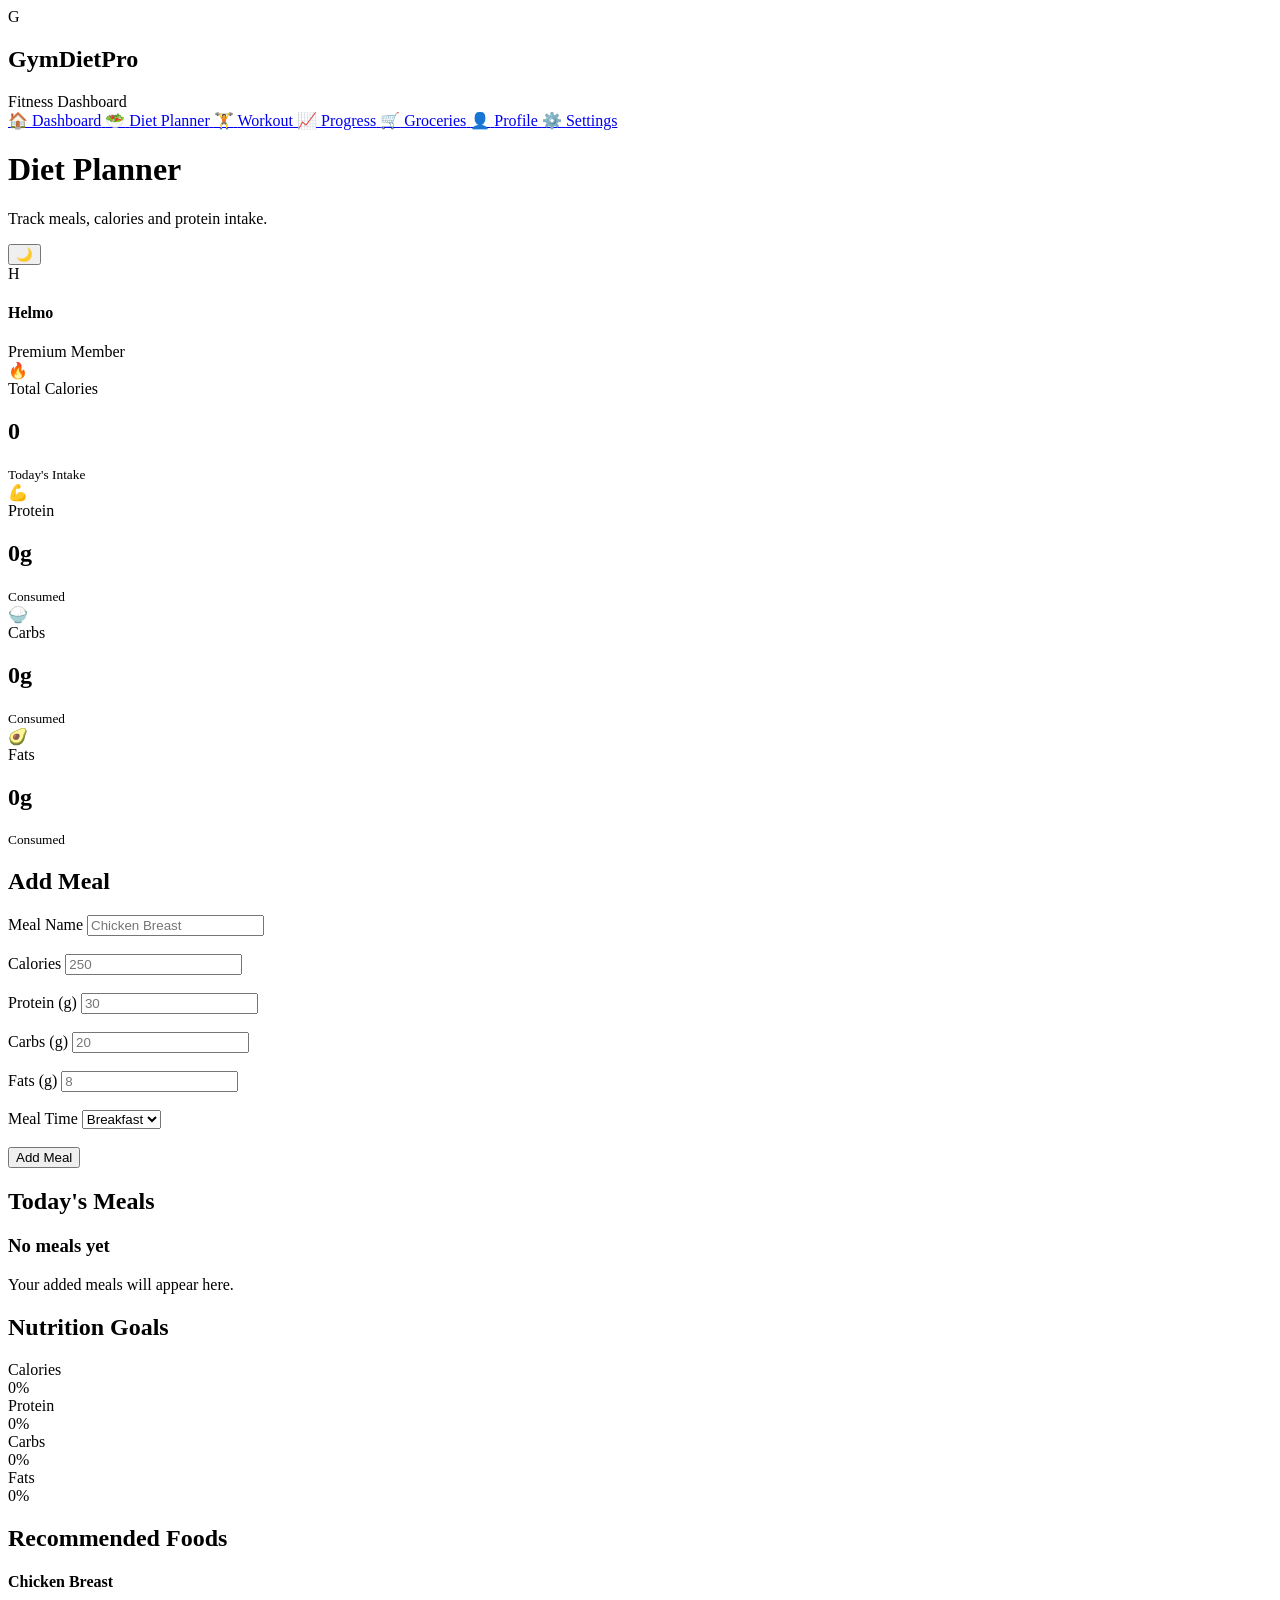
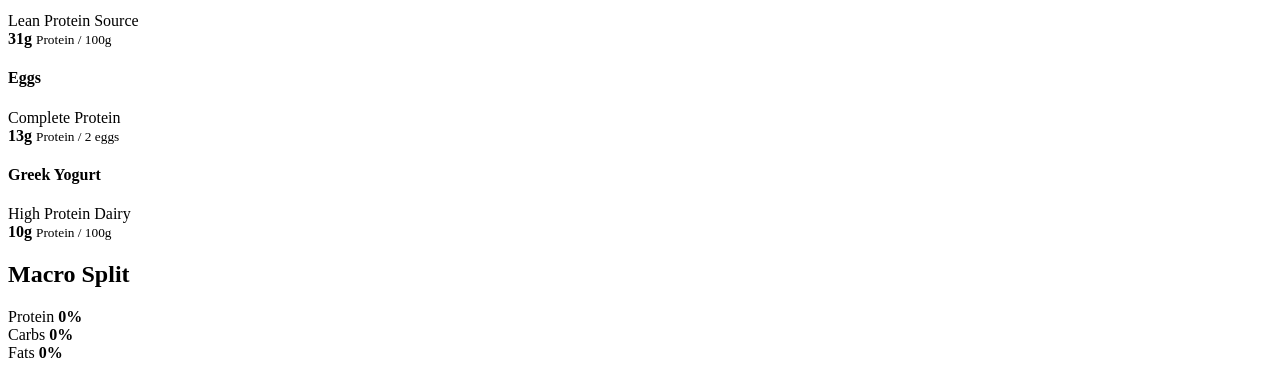
==== diet.html @ dfc195a4 "Add files via upload" ====
<!DOCTYPE html>
<html lang="en">

<head>

    <meta charset="UTF-8">

    <meta name="viewport" content="width=device-width, initial-scale=1.0">

    <title>GymDietPro | Diet Planner</title>

    <link rel="preconnect" href="https://fonts.googleapis.com">

    <link rel="preconnect" href="https://fonts.gstatic.com" crossorigin>

    <link href="https://fonts.googleapis.com/css2?family=Inter:wght@300;400;500;600;700;800&display=swap" rel="stylesheet">

    <link rel="stylesheet" href="css/style.css">

</head>

<body>

<div class="app">

    <!-- ================= SIDEBAR ================= -->

    <aside class="sidebar">

        <div class="logo">

            <div class="logo-icon">
                G
            </div>

            <div class="logo-text">

                <h2>GymDietPro</h2>

                <span>Fitness Dashboard</span>

            </div>

        </div>

        <nav class="nav-menu">

            <a href="index.html" class="nav-item">
                <span class="icon">🏠</span>
                <span>Dashboard</span>
            </a>

            <a href="diet.html" class="nav-item active">
                <span class="icon">🥗</span>
                <span>Diet Planner</span>
            </a>

            <a href="workout.html" class="nav-item">
                <span class="icon">🏋️</span>
                <span>Workout</span>
            </a>

            <a href="progress.html" class="nav-item">
                <span class="icon">📈</span>
                <span>Progress</span>
            </a>

            <a href="grocery.html" class="nav-item">
                <span class="icon">🛒</span>
                <span>Groceries</span>
            </a>

            <a href="profile.html" class="nav-item">
                <span class="icon">👤</span>
                <span>Profile</span>
            </a>

            <a href="settings.html" class="nav-item">
                <span class="icon">⚙️</span>
                <span>Settings</span>
            </a>

        </nav>

    </aside>

    <!-- ================= MAIN ================= -->

    <main class="main-content">

        <header class="topbar">

            <div class="topbar-left">

                <h1>Diet Planner</h1>

                <p>Track meals, calories and protein intake.</p>

            </div>

            <div class="topbar-right">

                <button class="glass-btn" id="themeBtn">
                    🌙
                </button>

                <div class="profile-mini">

                    <div class="avatar">
                        H
                    </div>

                    <div>

                        <h4>Helmo</h4>

                        <span>Premium Member</span>

                    </div>

                </div>

            </div>

        </header>

        <!-- ================= DAILY SUMMARY ================= -->

        <section class="stats-grid">

            <div class="glass-card stat-card">

                <div class="stat-icon emerald">
                    🔥
                </div>

                <div class="stat-content">

                    <span>Total Calories</span>

                    <h2 id="dietCalories">
                        0
                    </h2>

                    <small>Today's Intake</small>

                </div>

            </div>

            <div class="glass-card stat-card">

                <div class="stat-icon blue">
                    💪
                </div>

                <div class="stat-content">

                    <span>Protein</span>

                    <h2 id="dietProtein">
                        0g
                    </h2>

                    <small>Consumed</small>

                </div>

            </div>

            <div class="glass-card stat-card">

                <div class="stat-icon orange">
                    🍚
                </div>

                <div class="stat-content">

                    <span>Carbs</span>

                    <h2 id="dietCarbs">
                        0g
                    </h2>

                    <small>Consumed</small>

                </div>

            </div>

            <div class="glass-card stat-card">

                <div class="stat-icon pink">
                    🥑
                </div>

                <div class="stat-content">

                    <span>Fats</span>

                    <h2 id="dietFats">
                        0g
                    </h2>

                    <small>Consumed</small>

                </div>

            </div>

        </section>

        <!-- ================= CONTENT ================= -->

        <section class="dashboard-grid">

            <div class="left-column">

                <div class="glass-card">

                    <div class="card-header">

                        <h2>Add Meal</h2>

                    </div>

                    <form id="mealForm">

                        <label>Meal Name</label>

                        <input
                            type="text"
                            id="mealName"
                            placeholder="Chicken Breast"
                            required
                        >

                        <br><br>

                        <label>Calories</label>

                        <input
                            type="number"
                            id="mealCalories"
                            placeholder="250"
                            required
                        >

                        <br><br>

                        <label>Protein (g)</label>

                        <input
                            type="number"
                            id="mealProtein"
                            placeholder="30"
                            required
                        >

                        <br><br>

                        <label>Carbs (g)</label>

                        <input
                            type="number"
                            id="mealCarbs"
                            placeholder="20"
                        >

                        <br><br>

                        <label>Fats (g)</label>

                        <input
                            type="number"
                            id="mealFats"
                            placeholder="8"
                        >
                        <br><br>

                        <label>Meal Time</label>

                        <select id="mealTime">

                            <option value="Breakfast">
                                Breakfast
                            </option>

                            <option value="Lunch">
                                Lunch
                            </option>

                            <option value="Dinner">
                                Dinner
                            </option>

                            <option value="Snack">
                                Snack
                            </option>

                        </select>

                        <br><br>

                        <button
                            type="submit"
                            class="primary-btn">
                            Add Meal
                        </button>

                    </form>

                </div>


                <!-- ================= MEAL HISTORY ================= -->

                <div class="glass-card">

                    <div class="card-header">

                        <h2>Today's Meals</h2>

                    </div>


                    <div id="dietMealList">


                        <div class="empty-state">

                            <h3>No meals yet</h3>

                            <p>
                                Your added meals will appear here.
                            </p>

                        </div>


                    </div>


                </div>


            </div>



            <!-- ================= RIGHT COLUMN ================= -->


            <div class="right-column">


                <div class="glass-card">


                    <div class="card-header">

                        <h2>Nutrition Goals</h2>

                    </div>



                    <div class="goal-item">


                        <div class="goal-info">
                            Calories
                        </div>


                        <div class="progress-bar">


                            <div
                                class="progress-fill"
                                id="dietCaloriesBar">
                            </div>


                        </div>


                        <span id="dietCaloriesPercent">
                            0%
                        </span>


                    </div>




                    <div class="goal-item">


                        <div class="goal-info">
                            Protein
                        </div>


                        <div class="progress-bar">


                            <div
                                class="progress-fill"
                                id="dietProteinBar">
                            </div>


                        </div>


                        <span id="dietProteinPercent">
                            0%
                        </span>


                    </div>




                    <div class="goal-item">


                        <div class="goal-info">
                            Carbs
                        </div>


                        <div class="progress-bar">


                            <div
                                class="progress-fill"
                                id="dietCarbsBar">
                            </div>


                        </div>


                        <span id="dietCarbsPercent">
                            0%
                        </span>


                    </div>




                    <div class="goal-item">


                        <div class="goal-info">
                            Fats
                        </div>


                        <div class="progress-bar">


                            <div
                                class="progress-fill"
                                id="dietFatsBar">
                            </div>


                        </div>


                        <span id="dietFatsPercent">
                            0%
                        </span>


                    </div>



                </div>





                <!-- ================= FOOD SUGGESTIONS ================= -->



                <div class="glass-card">


                    <div class="card-header">

                        <h2>Recommended Foods</h2>

                    </div>



                    <div class="food-list">


                        <div class="meal-item">


                            <div class="meal-left">

                                <h4>
                                    Chicken Breast
                                </h4>

                                <span>
                                    Lean Protein Source
                                </span>

                            </div>


                            <div class="meal-right">

                                <strong>
                                    31g
                                </strong>

                                <small>
                                    Protein / 100g
                                </small>

                            </div>


                        </div>





                        <div class="meal-item">


                            <div class="meal-left">

                                <h4>
                                    Eggs
                                </h4>

                                <span>
                                    Complete Protein
                                </span>

                            </div>


                            <div class="meal-right">

                                <strong>
                                    13g
                                </strong>

                                <small>
                                    Protein / 2 eggs
                                </small>

                            </div>


                        </div>





                        <div class="meal-item">


                            <div class="meal-left">

                                <h4>
                                    Greek Yogurt
                                </h4>

                                <span>
                                    High Protein Dairy
                                </span>

                            </div>


                            <div class="meal-right">

                                <strong>
                                    10g
                                </strong>

                                <small>
                                    Protein / 100g
                                </small>

                            </div>


                        </div>



                    </div>


                </div>





                <!-- ================= MACROS ================= -->



                <div class="glass-card">


                    <div class="card-header">

                        <h2>Macro Split</h2>

                    </div>


                    <div class="macro-box">


                        <div class="macro-item">

                            <span>
                                Protein
                            </span>

                            <strong id="macroProtein">
                                0%
                            </strong>

                        </div>



                        <div class="macro-item">

                            <span>
                                Carbs
                            </span>

                            <strong id="macroCarbs">
                                0%
                            </strong>

                        </div>




                        <div class="macro-item">

                            <span>
                                Fats
                            </span>

                            <strong id="macroFats">
                                0%
                            </strong>

                        </div>


                    </div>


                </div>



            </div>



        </section>



    </main>



</div>



<script src="js/app.js"></script>


</body>

</html>
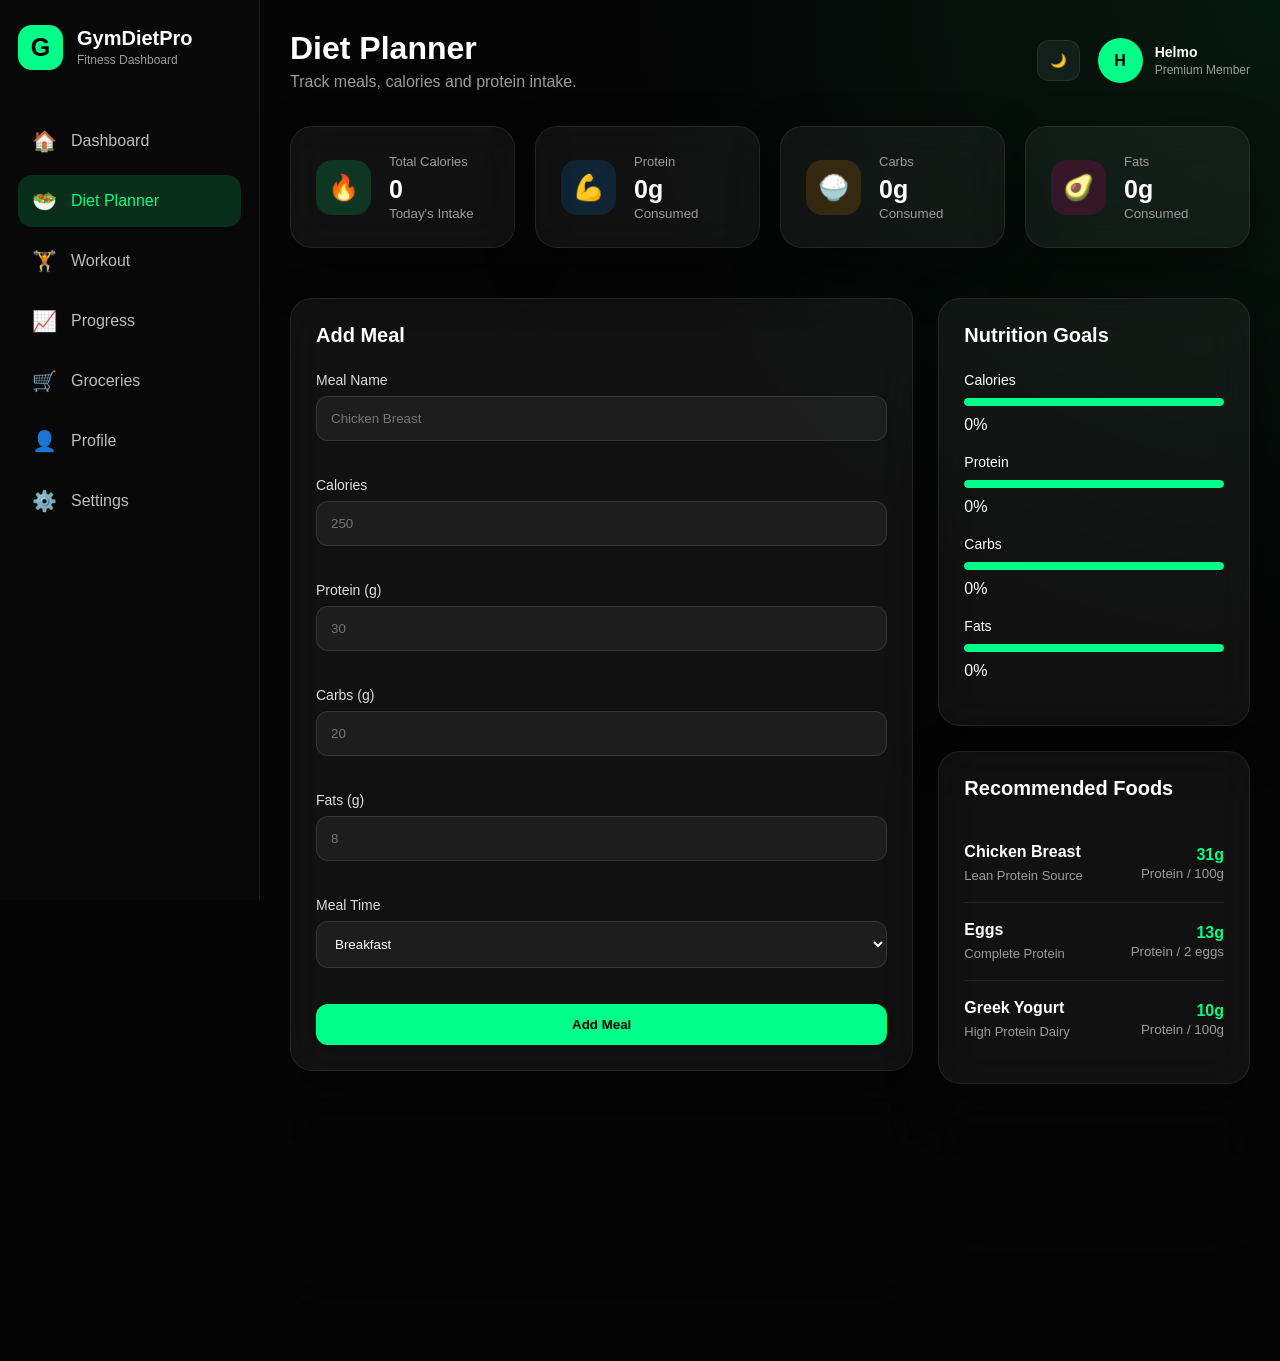
==== commit e61ce169: "diet.html" ====
--- a/diet.html
+++ b/diet.html
@@ -89,7 +89,7 @@
     <main class="main-content">
 
         <header class="topbar">
-
+<button id="menuToggle" class="mobile-menu-btn">☰</button>
             <div class="topbar-left">
 
                 <h1>Diet Planner</h1>
@@ -707,4 +707,4 @@
 
 </body>
 
-</html>+</html>
--- a/css/style.css
+++ b/css/style.css
@@ -0,0 +1,2304 @@
+/* =====================================================
+   GymDietPro
+   FINAL STYLE.CSS
+   Premium Dark Fitness Dashboard
+   ===================================================== */
+
+
+/* ================= RESET ================= */
+
+
+* {
+
+    margin: 0;
+
+    padding: 0;
+
+    box-sizing: border-box;
+
+    font-family: "Inter", sans-serif;
+
+}
+
+
+
+html {
+
+    scroll-behavior: smooth;
+
+}
+
+
+
+body {
+
+    background:
+
+    radial-gradient(
+        circle at top right,
+        rgba(0,255,140,0.08),
+        transparent 35%
+    ),
+
+    #050505;
+
+
+    color: #ffffff;
+
+    min-height: 100vh;
+
+}
+
+
+
+a {
+
+    text-decoration: none;
+
+    color: inherit;
+
+}
+
+
+
+button,
+input,
+select,
+textarea {
+
+    font-family: inherit;
+
+}
+
+
+
+
+/* ================= VARIABLES ================= */
+
+
+:root {
+
+
+    --bg:
+
+    #050505;
+
+
+
+    --card:
+
+    rgba(255,255,255,0.05);
+
+
+
+    --card-border:
+
+    rgba(255,255,255,0.08);
+
+
+
+    --green:
+
+    #00ff88;
+
+
+
+    --green-dark:
+
+    #00c96b;
+
+
+
+    --text:
+
+    #ffffff;
+
+
+
+    --muted:
+
+    #9b9b9b;
+
+
+
+    --shadow:
+
+    0 20px 50px rgba(0,0,0,0.45);
+
+
+
+}
+
+
+
+
+
+/* ================= APP LAYOUT ================= */
+
+
+.app {
+
+    display: flex;
+
+    min-height: 100vh;
+
+}
+
+
+
+
+
+/* ================= SIDEBAR ================= */
+
+
+.sidebar {
+
+    width: 260px;
+
+    background:
+
+    rgba(10,10,10,0.85);
+
+
+    backdrop-filter:
+
+    blur(20px);
+
+
+    border-right:
+
+    1px solid var(--card-border);
+
+
+    padding: 25px 18px;
+
+
+    position: fixed;
+
+
+    height: 100vh;
+
+
+    left: 0;
+
+
+    top: 0;
+
+
+    z-index: 10;
+
+
+}
+
+
+
+
+
+.logo {
+
+    display: flex;
+
+    align-items: center;
+
+    gap: 14px;
+
+
+    margin-bottom: 45px;
+
+}
+
+
+
+
+
+.logo-icon {
+
+
+    width: 45px;
+
+    height: 45px;
+
+
+    border-radius: 14px;
+
+
+    display: flex;
+
+    align-items: center;
+
+    justify-content: center;
+
+
+    background:
+
+    var(--green);
+
+
+    color: #000;
+
+
+    font-size: 25px;
+
+
+    font-weight: 800;
+
+
+}
+
+
+
+
+
+.logo-text h2 {
+
+
+    font-size: 20px;
+
+
+    font-weight: 800;
+
+
+}
+
+
+
+.logo-text span {
+
+
+    color: var(--muted);
+
+
+    font-size: 12px;
+
+
+}
+
+
+
+
+
+
+/* ================= NAVIGATION ================= */
+
+
+.nav-menu {
+
+
+    display: flex;
+
+
+    flex-direction: column;
+
+
+    gap: 8px;
+
+
+}
+
+
+
+.nav-item {
+
+
+    display: flex;
+
+
+    align-items: center;
+
+
+    gap: 14px;
+
+
+    padding: 14px;
+
+
+    border-radius: 14px;
+
+
+    color: #bdbdbd;
+
+
+    transition: .3s;
+
+
+}
+
+
+
+.nav-item:hover {
+
+
+    background:
+
+    rgba(0,255,136,.08);
+
+
+    color:white;
+
+
+}
+
+
+
+.nav-item.active {
+
+
+    background:
+
+    rgba(0,255,136,.15);
+
+
+    color:
+
+    var(--green);
+
+
+}
+
+
+
+.nav-item .icon {
+
+
+    font-size: 20px;
+
+
+}
+
+
+
+
+
+/* ================= MAIN CONTENT ================= */
+
+
+.main-content {
+
+
+    margin-left: 260px;
+
+
+    width: calc(100% - 260px);
+
+
+    padding: 30px;
+
+
+}
+
+
+
+
+
+/* ================= TOPBAR ================= */
+
+
+.topbar {
+
+
+    display:flex;
+
+
+    justify-content:space-between;
+
+
+    align-items:center;
+
+
+    margin-bottom:35px;
+
+
+}
+
+
+
+.topbar-left h1 {
+
+
+    font-size:32px;
+
+
+    font-weight:800;
+
+
+}
+
+
+
+.topbar-left p {
+
+
+    margin-top:6px;
+
+
+    color:var(--muted);
+
+
+}
+
+
+
+
+.topbar-right {
+
+
+    display:flex;
+
+
+    align-items:center;
+
+
+    gap:18px;
+
+
+}
+
+
+
+
+.profile-mini {
+
+
+    display:flex;
+
+
+    align-items:center;
+
+
+    gap:12px;
+
+
+}
+
+
+
+
+
+.profile-mini h4 {
+
+
+    font-size:14px;
+
+
+}
+
+
+
+.profile-mini span {
+
+
+    font-size:12px;
+
+
+    color:var(--muted);
+
+
+}
+
+
+
+
+.avatar {
+
+
+    width:45px;
+
+
+    height:45px;
+
+
+    border-radius:50%;
+
+
+    display:flex;
+
+
+    align-items:center;
+
+
+    justify-content:center;
+
+
+    background:var(--green);
+
+
+    color:black;
+
+
+    font-weight:800;
+
+
+}
+
+
+
+
+
+
+/* ================= BUTTONS ================= */
+
+
+.glass-btn {
+
+
+    background:
+
+    rgba(255,255,255,.06);
+
+
+    border:
+
+    1px solid var(--card-border);
+
+
+    color:white;
+
+
+    padding:12px;
+
+
+    border-radius:12px;
+
+
+    cursor:pointer;
+
+
+}
+
+
+
+.primary-btn {
+
+
+    border:none;
+
+
+    background:
+
+    var(--green);
+
+
+    color:#000;
+
+
+    padding:13px 22px;
+
+
+    border-radius:12px;
+
+
+    font-weight:700;
+
+
+    cursor:pointer;
+
+
+    transition:.3s;
+
+
+}
+
+
+
+.primary-btn:hover {
+
+
+    background:
+
+    var(--green-dark);
+
+
+    transform:translateY(-2px);
+
+
+}
+
+
+
+
+/* Continue Part 2 */
+/* ================= GLASS CARDS ================= */
+
+
+.glass-card {
+
+
+    background:
+
+    var(--card);
+
+
+    border:
+
+    1px solid var(--card-border);
+
+
+    backdrop-filter:
+
+    blur(20px);
+
+
+    border-radius:
+
+    22px;
+
+
+    padding:
+
+    25px;
+
+
+    box-shadow:
+
+    var(--shadow);
+
+
+    margin-bottom:
+
+    25px;
+
+
+}
+
+
+
+
+
+.card-header {
+
+
+    display:flex;
+
+
+    justify-content:space-between;
+
+
+    align-items:center;
+
+
+    margin-bottom:25px;
+
+
+}
+
+
+
+.card-header h2 {
+
+
+    font-size:20px;
+
+
+    font-weight:700;
+
+
+}
+
+
+
+
+
+
+/* ================= STATS ================= */
+
+
+.stats-grid {
+
+
+    display:grid;
+
+
+    grid-template-columns:
+
+    repeat(4,1fr);
+
+
+    gap:20px;
+
+
+    margin-bottom:25px;
+
+
+}
+
+
+
+
+
+.stat-card {
+
+
+    display:flex;
+
+
+    align-items:center;
+
+
+    gap:18px;
+
+
+}
+
+
+
+.stat-icon {
+
+
+    width:55px;
+
+
+    height:55px;
+
+
+    border-radius:16px;
+
+
+    display:flex;
+
+
+    align-items:center;
+
+
+    justify-content:center;
+
+
+    font-size:25px;
+
+
+}
+
+
+
+
+
+.stat-icon.emerald {
+
+
+    background:
+
+    rgba(0,255,136,.15);
+
+
+}
+
+
+
+.stat-icon.blue {
+
+
+    background:
+
+    rgba(0,150,255,.15);
+
+
+}
+
+
+
+.stat-icon.orange {
+
+
+    background:
+
+    rgba(255,150,0,.15);
+
+
+}
+
+
+
+.stat-icon.pink {
+
+
+    background:
+
+    rgba(255,0,150,.15);
+
+
+}
+
+
+
+
+
+.stat-content span {
+
+
+    color:
+
+    var(--muted);
+
+
+    font-size:13px;
+
+
+}
+
+
+
+.stat-content h2 {
+
+
+    margin-top:5px;
+
+
+    font-size:25px;
+
+
+}
+
+
+
+
+.stat-content small {
+
+
+    color:
+
+    var(--muted);
+
+
+}
+
+
+
+
+/* ================= DASHBOARD GRID ================= */
+
+
+.dashboard-grid {
+
+
+    display:grid;
+
+
+    grid-template-columns:
+
+    2fr 1fr;
+
+
+    gap:25px;
+
+
+}
+
+
+
+
+
+.left-column,
+.right-column {
+
+
+    min-width:0;
+
+
+}
+
+
+
+
+/* ================= FORMS ================= */
+
+
+form {
+
+
+    display:flex;
+
+
+    flex-direction:column;
+
+
+}
+
+
+
+label {
+
+
+    color:#ddd;
+
+
+    font-size:14px;
+
+
+    margin-bottom:8px;
+
+
+}
+
+
+
+input,
+select,
+textarea {
+
+
+    width:100%;
+
+
+    background:
+
+    rgba(255,255,255,.05);
+
+
+    border:
+
+    1px solid rgba(255,255,255,.1);
+
+
+    color:white;
+
+
+    padding:14px;
+
+
+    border-radius:12px;
+
+
+    outline:none;
+
+
+}
+
+
+
+input:focus,
+select:focus,
+textarea:focus {
+
+
+    border-color:
+
+    var(--green);
+
+
+}
+
+
+
+
+textarea {
+
+
+    min-height:120px;
+
+
+    resize:none;
+
+
+}
+
+
+
+
+option {
+
+
+    background:#111;
+
+
+    color:white;
+
+
+}
+
+
+
+
+/* ================= LIST ITEMS ================= */
+
+
+.meal-item {
+
+
+    display:flex;
+
+
+    justify-content:space-between;
+
+
+    align-items:center;
+
+
+    padding:18px 0;
+
+
+    border-bottom:
+
+    1px solid rgba(255,255,255,.08);
+
+
+}
+
+
+
+.meal-item:last-child {
+
+
+    border-bottom:none;
+
+
+}
+
+
+
+
+.meal-left h4 {
+
+
+    font-size:16px;
+
+
+    margin-bottom:5px;
+
+
+}
+
+
+
+.meal-left span {
+
+
+    color:
+
+    var(--muted);
+
+
+    font-size:13px;
+
+
+}
+
+
+
+
+.meal-right {
+
+
+    text-align:right;
+
+
+}
+
+
+
+.meal-right strong {
+
+
+    display:block;
+
+
+    color:
+
+    var(--green);
+
+
+}
+
+
+
+.meal-right small {
+
+
+    color:
+
+    var(--muted);
+
+
+}
+
+
+
+
+
+/* ================= PROGRESS BARS ================= */
+
+
+.progress-bar {
+
+
+    width:100%;
+
+
+    height:8px;
+
+
+    background:
+
+    rgba(255,255,255,.08);
+
+
+    border-radius:20px;
+
+
+    overflow:hidden;
+
+
+    margin:10px 0;
+
+
+}
+
+
+
+.progress-fill {
+
+
+    height:100%;
+
+
+    background:
+
+    var(--green);
+
+
+    border-radius:20px;
+
+
+}
+
+
+
+
+.goal-item {
+
+
+    margin-bottom:20px;
+
+
+}
+
+
+
+.goal-info {
+
+
+    font-size:14px;
+
+
+}
+
+
+
+
+/* ================= EMPTY STATES ================= */
+
+
+.empty-state {
+
+
+    text-align:center;
+
+
+    padding:30px;
+
+
+    color:
+
+    var(--muted);
+
+
+}
+
+
+
+.empty-state h3 {
+
+
+    color:white;
+
+
+    margin-bottom:10px;
+
+
+}
+
+
+
+
+/* ================= BLOCKQUOTE ================= */
+
+
+blockquote {
+
+
+    padding:20px;
+
+
+    border-left:
+
+    3px solid var(--green);
+
+
+    background:
+
+    rgba(0,255,136,.06);
+
+
+    border-radius:12px;
+
+
+    color:#ddd;
+
+
+    line-height:1.6;
+
+
+}
+
+
+
+/* Continue Part 3 */
+/* ================= PROFILE ================= */
+
+
+.profile-header {
+
+
+    display:flex;
+
+
+    justify-content:space-between;
+
+
+    align-items:center;
+
+
+}
+
+
+
+.profile-main {
+
+
+    display:flex;
+
+
+    align-items:center;
+
+
+    gap:25px;
+
+
+}
+
+
+
+.large-avatar {
+
+
+    width:90px;
+
+
+    height:90px;
+
+
+    border-radius:50%;
+
+
+    background:
+
+    var(--green);
+
+
+    color:#000;
+
+
+    display:flex;
+
+
+    align-items:center;
+
+
+    justify-content:center;
+
+
+    font-size:40px;
+
+
+    font-weight:800;
+
+
+}
+
+
+
+.profile-info h1 {
+
+
+    font-size:30px;
+
+
+    margin-bottom:8px;
+
+
+}
+
+
+
+.profile-info p {
+
+
+    color:
+
+    var(--muted);
+
+
+    margin-bottom:15px;
+
+
+}
+
+
+
+.badge {
+
+
+    display:inline-block;
+
+
+    padding:8px 15px;
+
+
+    border-radius:30px;
+
+
+    background:
+
+    rgba(0,255,136,.15);
+
+
+    color:
+
+    var(--green);
+
+
+    font-size:13px;
+
+
+}
+
+
+
+
+/* ================= WORKOUT ================= */
+
+
+.workout-preview {
+
+
+    padding:20px;
+
+
+    border-radius:16px;
+
+
+    background:
+
+    rgba(255,255,255,.04);
+
+
+}
+
+
+
+.workout-preview h3 {
+
+
+    font-size:25px;
+
+
+    margin-bottom:8px;
+
+
+}
+
+
+
+.workout-preview p {
+
+
+    color:
+
+    var(--muted);
+
+
+    margin-bottom:20px;
+
+
+}
+
+
+
+
+
+/* ================= CHART AREA ================= */
+
+
+.chart-placeholder {
+
+
+    height:250px;
+
+
+    border-radius:18px;
+
+
+    background:
+
+    rgba(255,255,255,.03);
+
+
+    display:flex;
+
+
+    flex-direction:column;
+
+
+    justify-content:center;
+
+
+    align-items:center;
+
+
+    color:
+
+    var(--muted);
+
+
+}
+
+
+
+.chart-line {
+
+
+    width:90%;
+
+
+    display:flex;
+
+
+    justify-content:space-between;
+
+
+    margin-bottom:30px;
+
+
+}
+
+
+
+.chart-line span {
+
+
+    padding:10px;
+
+
+    border-radius:12px;
+
+
+    background:
+
+    rgba(0,255,136,.12);
+
+
+    color:
+
+    var(--green);
+
+
+}
+
+
+
+
+
+/* ================= QUICK BUTTONS ================= */
+
+
+.quick-food {
+
+
+    width:100%;
+
+
+    margin-bottom:12px;
+
+
+}
+
+
+
+
+
+/* ================= SETTINGS ================= */
+
+
+#clearDataBtn {
+
+
+    background:#ff4444;
+
+
+    color:white;
+
+
+    margin-bottom:15px;
+
+
+}
+
+
+
+#logoutBtn {
+
+
+    background:#333;
+
+
+    color:white;
+
+
+}
+
+
+
+
+
+/* ================= CHECKBOX ================= */
+
+
+input[type="checkbox"] {
+
+
+    width:20px;
+
+
+    height:20px;
+
+
+    accent-color:
+
+    var(--green);
+
+
+}
+
+
+
+
+
+/* ================= LIGHT MODE SUPPORT ================= */
+
+
+body.light-mode {
+
+
+    background:#f4f4f4;
+
+
+    color:#111;
+
+
+}
+
+
+
+body.light-mode .glass-card,
+body.light-mode .sidebar {
+
+
+    background:
+
+    rgba(255,255,255,.7);
+
+
+}
+
+
+
+body.light-mode .nav-item {
+
+
+    color:#555;
+
+
+}
+
+
+
+body.light-mode .nav-item.active {
+
+
+    color:#00a85a;
+
+
+}
+
+
+
+body.light-mode input,
+body.light-mode select,
+body.light-mode textarea {
+
+
+    color:#111;
+
+
+    background:
+
+    rgba(0,0,0,.05);
+
+
+}
+
+
+
+
+
+/* ================= SCROLLBAR ================= */
+
+
+::-webkit-scrollbar {
+
+
+    width:8px;
+
+
+}
+
+
+
+::-webkit-scrollbar-track {
+
+
+    background:#050505;
+
+
+}
+
+
+
+::-webkit-scrollbar-thumb {
+
+
+    background:
+
+    var(--green);
+
+
+    border-radius:20px;
+
+
+}
+
+
+
+
+
+/* Continue Part 4 */
+/* ================= RESPONSIVE DESIGN ================= */
+
+
+
+@media(max-width:1200px){
+
+
+    .stats-grid {
+
+
+        grid-template-columns:
+
+        repeat(2,1fr);
+
+
+    }
+
+
+
+    .dashboard-grid {
+
+
+        grid-template-columns:
+
+        1fr;
+
+
+    }
+
+
+
+}
+
+
+
+
+
+@media(max-width:900px){
+
+
+
+    .sidebar {
+
+
+        width:80px;
+
+
+        padding:20px 10px;
+
+
+    }
+
+
+
+    .logo-text,
+    .nav-item span:not(.icon){
+
+
+        display:none;
+
+
+    }
+
+
+
+    .nav-item {
+
+
+        justify-content:center;
+
+
+    }
+
+
+
+    .main-content {
+
+
+        margin-left:80px;
+
+
+        width:
+
+        calc(100% - 80px);
+
+
+        padding:20px;
+
+
+    }
+
+
+
+
+}
+
+
+
+
+@media(max-width:650px){
+
+
+
+    .topbar {
+
+
+        flex-direction:column;
+
+
+        align-items:flex-start;
+
+
+        gap:20px;
+
+
+    }
+
+
+
+
+    .topbar-left h1 {
+
+
+        font-size:25px;
+
+
+    }
+
+
+
+
+    .topbar-right {
+
+
+        width:100%;
+
+
+        justify-content:space-between;
+
+
+    }
+
+
+
+
+    .stats-grid {
+
+
+        grid-template-columns:
+
+        1fr;
+
+
+    }
+
+
+
+
+
+    .profile-header {
+
+
+        flex-direction:column;
+
+
+        align-items:flex-start;
+
+
+        gap:20px;
+
+
+    }
+
+
+
+
+
+    .profile-main {
+
+
+        flex-direction:column;
+
+
+        align-items:flex-start;
+
+
+    }
+
+
+
+
+
+    .meal-item {
+
+
+        flex-direction:column;
+
+
+        align-items:flex-start;
+
+
+        gap:15px;
+
+
+    }
+
+
+
+
+
+    .meal-right {
+
+
+        text-align:left;
+
+
+    }
+
+
+
+
+
+}
+
+
+
+
+
+@media(max-width:450px){
+
+
+
+    .sidebar {
+
+
+        display:none;
+
+
+    }
+
+
+
+    .main-content {
+
+
+        margin-left:0;
+
+
+        width:100%;
+
+
+        padding:15px;
+
+
+    }
+
+
+
+    .glass-card {
+
+
+        padding:18px;
+
+
+        border-radius:18px;
+
+
+    }
+
+
+
+    .topbar-left h1 {
+
+
+        font-size:22px;
+
+
+    }
+
+
+
+
+    .large-avatar {
+
+
+        width:70px;
+
+
+        height:70px;
+
+
+        font-size:30px;
+
+
+    }
+
+
+
+
+}
+
+
+
+
+
+/* ================= ANIMATIONS ================= */
+
+
+
+.glass-card {
+
+
+    animation:
+
+    fadeIn .35s ease;
+
+
+}
+
+
+
+
+
+@keyframes fadeIn {
+
+
+    from {
+
+
+        opacity:0;
+
+
+        transform:translateY(10px);
+
+
+    }
+
+
+    to {
+
+
+        opacity:1;
+
+
+        transform:translateY(0);
+
+
+    }
+
+
+}
+
+
+
+
+
+.primary-btn,
+.glass-btn,
+.nav-item {
+
+
+    transition:
+
+    all .25s ease;
+
+
+}
+
+
+
+
+
+/* ================= UTILITY CLASSES ================= */
+
+
+
+.text-green {
+
+
+    color:
+
+    var(--green);
+
+
+}
+
+
+
+.text-muted {
+
+
+    color:
+
+    var(--muted);
+
+
+}
+
+
+
+.center {
+
+
+    display:flex;
+
+
+    justify-content:center;
+
+
+    align-items:center;
+
+
+}
+
+
+
+
+.hidden {
+
+
+    display:none;
+
+
+}
+/* ==========================================================
+   SHAWAN DIET PAGE
+   APPEND TO THE END OF style.css
+========================================================== */
+
+.person-selector{
+display:flex;
+gap:15px;
+flex-wrap:wrap;
+}
+
+.person-btn{
+min-width:160px;
+}
+
+.person-btn.active{
+background:var(--green);
+color:#000;
+font-weight:700;
+}
+
+.recommendation-box{
+padding:20px;
+background:rgba(0,255,136,.08);
+border:1px solid rgba(0,255,136,.18);
+border-radius:18px;
+}
+
+.recommendation-box h3{
+font-size:24px;
+margin-bottom:12px;
+color:var(--green);
+}
+
+.recommendation-box p{
+line-height:1.8;
+color:#d6d6d6;
+white-space:pre-line;
+}
+
+.diet-day-card{
+margin-bottom:22px;
+}
+
+.diet-day-header{
+display:flex;
+justify-content:space-between;
+align-items:center;
+margin-bottom:20px;
+}
+
+.diet-day-header h3{
+font-size:23px;
+}
+
+.diet-day-calories{
+font-weight:700;
+color:var(--green);
+}
+
+.diet-notes{
+padding-left:18px;
+line-height:2;
+color:#d5d5d5;
+}
+
+.diet-notes li{
+margin-bottom:8px;
+}
+
+#shoppingList .meal-item{
+padding:12px 0;
+}
+
+#shoppingList h4{
+font-size:15px;
+}
+
+#weeklyDietContainer .meal-item{
+padding:16px 0;
+}
+
+#weeklyDietContainer .meal-left h4{
+font-size:15px;
+}
+
+#weeklyDietContainer .meal-left span{
+font-size:13px;
+color:#999;
+}
+
+#weeklyDietContainer .meal-right{
+font-size:14px;
+max-width:320px;
+text-align:right;
+}
+
+@media(max-width:768px){
+
+.person-selector{
+flex-direction:column;
+}
+
+.person-btn{
+width:100%;
+}
+
+#weeklyDietContainer .meal-item{
+flex-direction:column;
+align-items:flex-start;
+gap:10px;
+}
+
+#weeklyDietContainer .meal-right{
+text-align:left;
+max-width:100%;
+}
+
+}
+
+
+
+
+/* ================= END ================= */
+.mobile-menu-btn{
+display:none;
+}
+
+@media(max-width:450px){
+
+.mobile-menu-btn{
+
+display:flex;
+align-items:center;
+justify-content:center;
+
+width:45px;
+height:45px;
+
+font-size:24px;
+
+border:none;
+border-radius:12px;
+
+background:#00ff88;
+color:#000;
+
+cursor:pointer;
+
+}
+
+.sidebar{
+
+display:flex;
+
+position:fixed;
+
+left:-270px;
+
+top:0;
+
+width:260px;
+
+height:100vh;
+
+z-index:999;
+
+transition:.35s;
+
+}
+
+.sidebar.open{
+
+left:0;
+
+}
+
+}
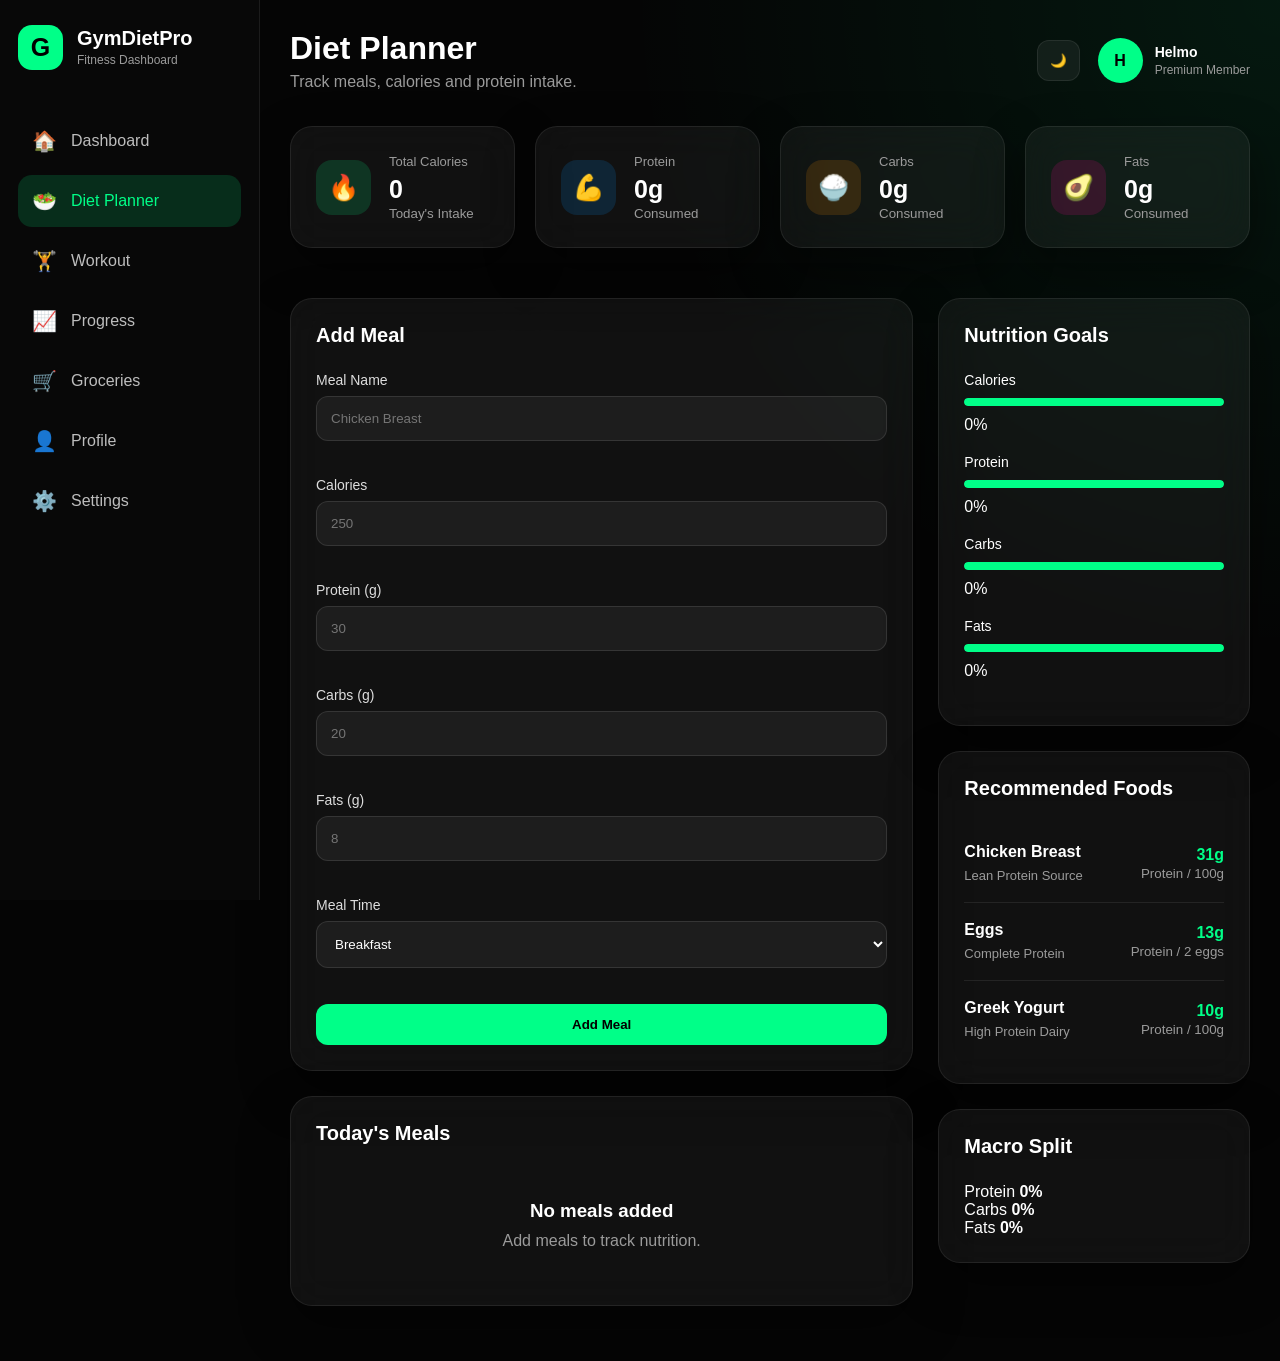
==== commit 8fd2f4a5: "diet.html" ====
--- a/diet.html
+++ b/diet.html
@@ -20,7 +20,7 @@
 </head>
 
 <body>
-
+<div id="sidebarOverlay"></div>
 <div class="app">
 
     <!-- ================= SIDEBAR ================= -->
--- a/css/style.css
+++ b/css/style.css
@@ -2302,3 +2302,130 @@
 }
 
 }
+/* ================= PREMIUM MOBILE SIDEBAR ================= */
+
+#sidebarOverlay{
+
+position:fixed;
+top:0;
+left:0;
+
+width:100%;
+height:100%;
+
+background:rgba(0,0,0,.55);
+
+backdrop-filter:blur(6px);
+
+opacity:0;
+visibility:hidden;
+
+transition:.3s;
+
+z-index:998;
+
+}
+
+#sidebarOverlay.show{
+
+opacity:1;
+visibility:visible;
+
+}
+
+@media(max-width:768px){
+
+.mobile-menu-btn{
+
+display:flex;
+
+align-items:center;
+justify-content:center;
+
+width:46px;
+height:46px;
+
+font-size:24px;
+
+border:none;
+
+border-radius:14px;
+
+background:#00ff88;
+
+color:#000;
+
+cursor:pointer;
+
+font-weight:700;
+
+}
+
+.sidebar{
+
+position:fixed;
+
+left:-280px;
+top:0;
+
+width:270px;
+
+height:100vh;
+
+padding:25px;
+
+transition:.35s ease;
+
+z-index:999;
+
+overflow-y:auto;
+
+}
+
+.sidebar.open{
+
+left:0;
+
+}
+
+.sidebar.open .logo-text{
+
+display:block !important;
+
+}
+
+.sidebar.open .nav-item{
+
+justify-content:flex-start;
+
+}
+
+.sidebar.open .nav-item span{
+
+display:inline !important;
+
+}
+
+.sidebar.open .nav-item{
+
+padding:14px 16px;
+
+margin-bottom:10px;
+
+}
+
+.sidebar.open .nav-item:hover{
+
+transform:translateX(8px);
+
+}
+
+.sidebar.open .nav-item.active{
+
+background:rgba(0,255,136,.15);
+
+color:#00ff88;
+
+}
+
+}
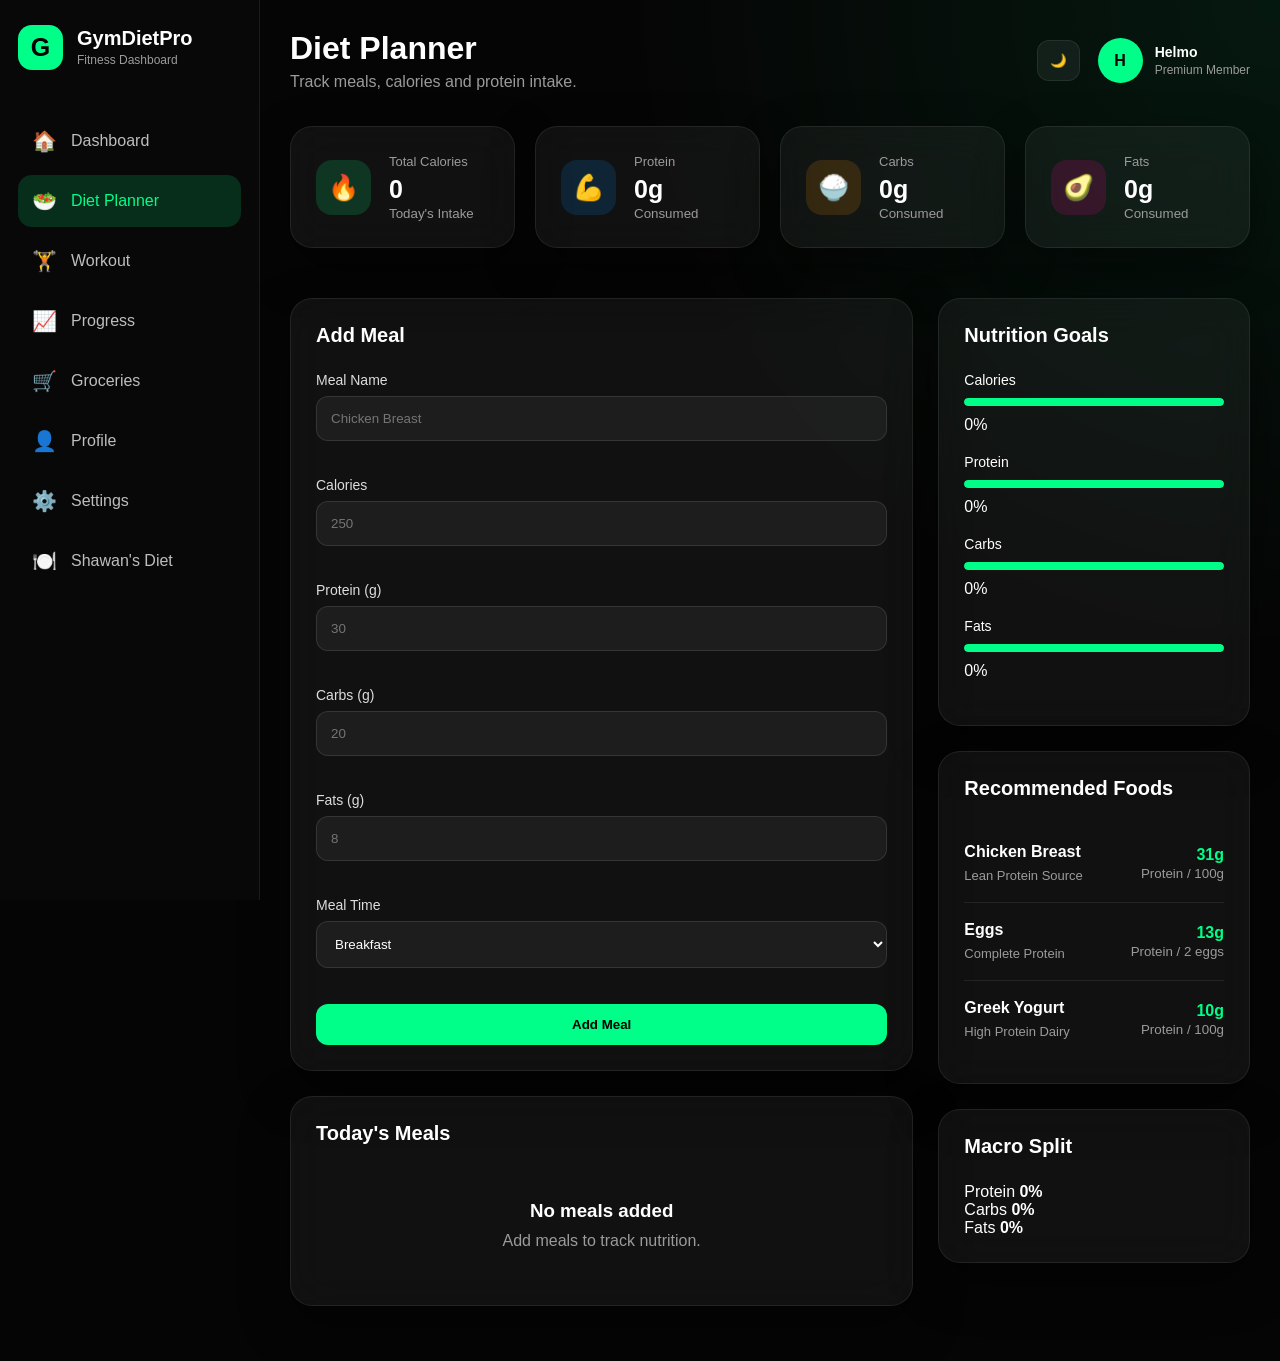
==== commit 952d5b85: "diet.html" ====
--- a/diet.html
+++ b/diet.html
@@ -78,8 +78,13 @@
             <a href="settings.html" class="nav-item">
                 <span class="icon">⚙️</span>
                 <span>Settings</span>
+
+                
             </a>
-
+<a href="shawan-diet.html" class="nav-item">
+    <span class="icon">🍽️</span>
+    <span>Shawan's Diet</span>
+</a>
         </nav>
 
     </aside>
--- a/css/style.css
+++ b/css/style.css
@@ -2333,54 +2333,76 @@
 
 }
 
+.mobile-menu-btn{
+
+display:none;
+
+}
+
 @media(max-width:768px){
 
+/* Only the ☰ button is visible */
+
 .mobile-menu-btn{
 
 display:flex;
+
+position:fixed;
+
+top:18px;
+left:18px;
+
+width:48px;
+height:48px;
 
 align-items:center;
 justify-content:center;
 
-width:46px;
-height:46px;
-
-font-size:24px;
+font-size:26px;
+
+background:#00ff88;
+
+color:#000;
 
 border:none;
 
 border-radius:14px;
 
-background:#00ff88;
-
-color:#000;
-
 cursor:pointer;
 
 font-weight:700;
 
-}
+box-shadow:0 8px 25px rgba(0,255,136,.25);
+
+z-index:1001;
+
+}
+
+/* Sidebar */
 
 .sidebar{
 
 position:fixed;
 
-left:-280px;
 top:0;
+left:-290px;
 
 width:270px;
-
 height:100vh;
 
 padding:25px;
 
-transition:.35s ease;
+background:#111;
+
+overflow-y:auto;
+
+transition:left .35s ease;
 
 z-index:999;
 
-overflow-y:auto;
-
-}
+}
+
+/* Open Sidebar */
 
 .sidebar.open{
 
@@ -2388,39 +2410,89 @@
 
 }
 
-.sidebar.open .logo-text{
-
-display:block !important;
-
-}
-
-.sidebar.open .nav-item{
+/* Hide GymDietPro text */
+
+.logo-text{
+
+display:none !important;
+
+}
+
+/* Center only the logo */
+
+.logo{
+
+justify-content:center;
+
+margin-bottom:30px;
+
+}
+
+.logo-icon{
+
+margin:0 auto;
+
+}
+
+/* Menu */
+
+.nav-menu{
+
+margin-top:10px;
+
+}
+
+.nav-item{
+
+display:flex;
+
+align-items:center;
 
 justify-content:flex-start;
 
-}
-
-.sidebar.open .nav-item span{
+gap:18px;
+
+padding:15px 18px;
+
+margin-bottom:8px;
+
+border-radius:14px;
+
+}
+
+.nav-item .icon{
+
+font-size:22px;
+
+width:28px;
+
+text-align:center;
+
+}
+
+/* Show names */
+
+.nav-item span{
 
 display:inline !important;
 
 }
 
-.sidebar.open .nav-item{
-
-padding:14px 16px;
-
-margin-bottom:10px;
-
-}
-
-.sidebar.open .nav-item:hover{
-
-transform:translateX(8px);
-
-}
-
-.sidebar.open .nav-item.active{
+.nav-item span.icon{
+
+display:flex !important;
+
+}
+
+.nav-item:hover{
+
+background:rgba(255,255,255,.05);
+
+transform:translateX(6px);
+
+}
+
+.nav-item.active{
 
 background:rgba(0,255,136,.15);
 
@@ -2428,4 +2500,14 @@
 
 }
 
-}
+.main-content{
+
+margin-left:0 !important;
+
+width:100% !important;
+
+padding:20px;
+
+}
+
+}
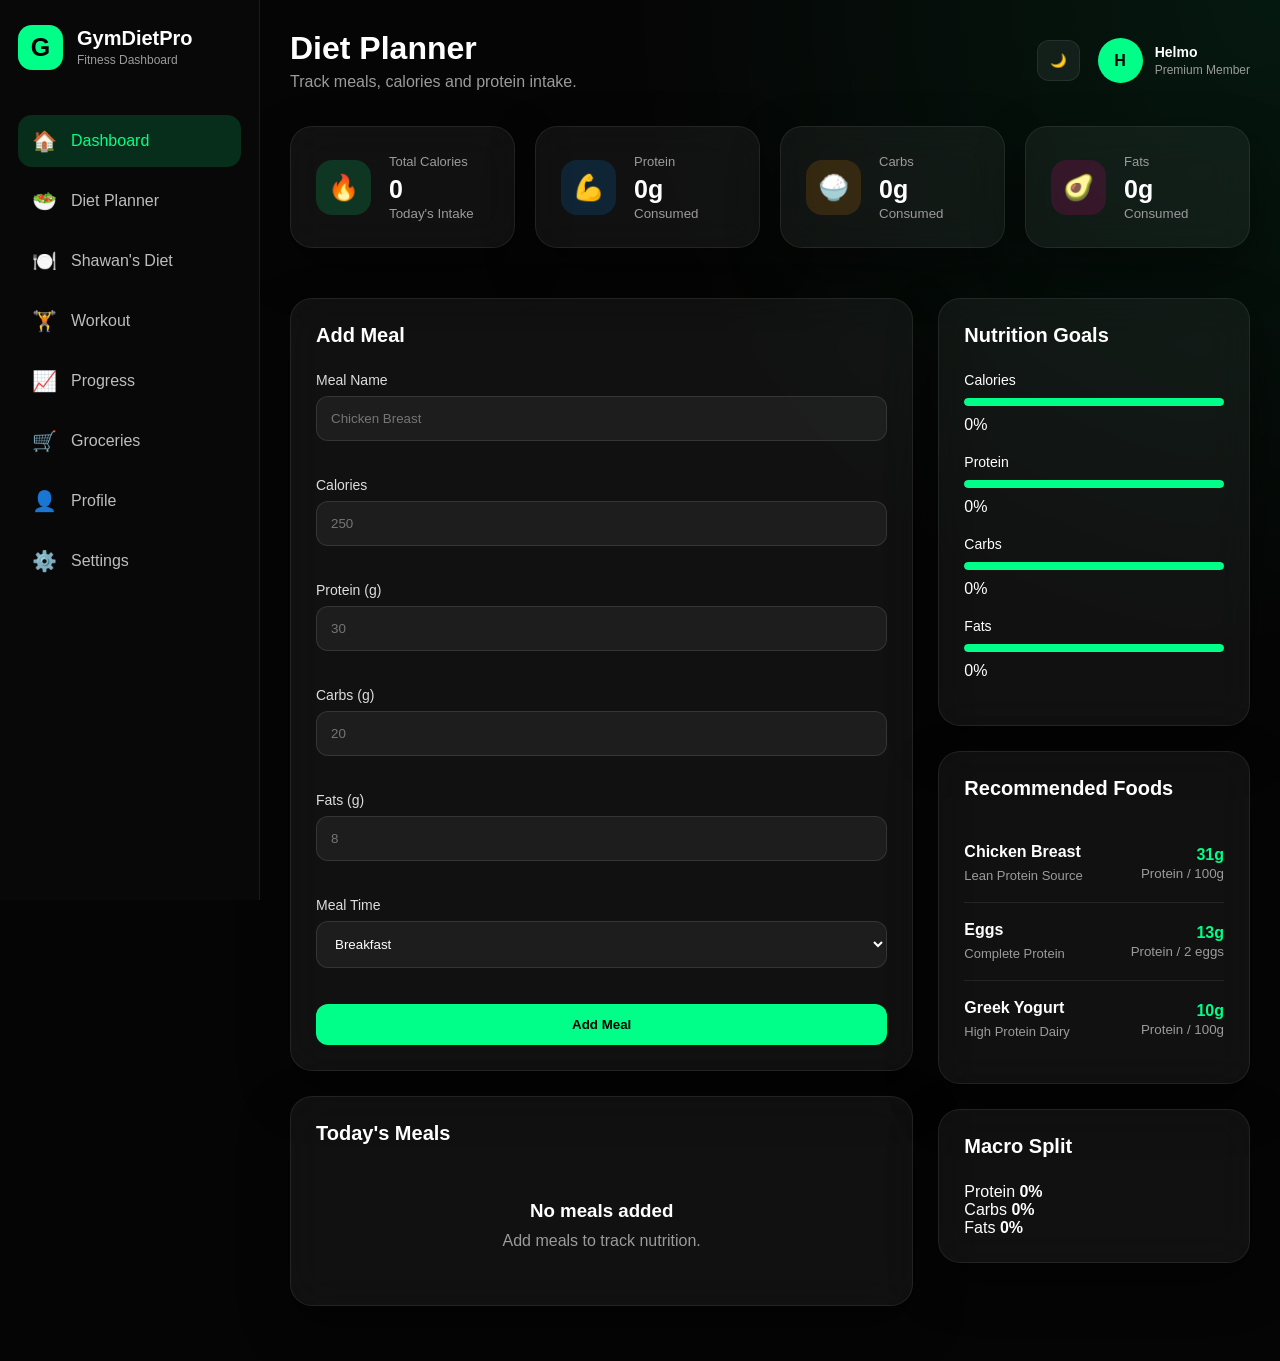
==== commit 83e22413: "diet.html" ====
--- a/diet.html
+++ b/diet.html
@@ -45,46 +45,45 @@
 
         <nav class="nav-menu">
 
-            <a href="index.html" class="nav-item">
+            <a href="index.html" class="nav-item active">
                 <span class="icon">🏠</span>
                 <span>Dashboard</span>
             </a>
 
-            <a href="diet.html" class="nav-item active">
+            <a href="diet.html" class="nav-item">
                 <span class="icon">🥗</span>
                 <span>Diet Planner</span>
-            </a>
-
-            <a href="workout.html" class="nav-item">
-                <span class="icon">🏋️</span>
-                <span>Workout</span>
-            </a>
-
-            <a href="progress.html" class="nav-item">
-                <span class="icon">📈</span>
-                <span>Progress</span>
-            </a>
-
-            <a href="grocery.html" class="nav-item">
-                <span class="icon">🛒</span>
-                <span>Groceries</span>
-            </a>
-
-            <a href="profile.html" class="nav-item">
-                <span class="icon">👤</span>
-                <span>Profile</span>
-            </a>
-
-            <a href="settings.html" class="nav-item">
-                <span class="icon">⚙️</span>
-                <span>Settings</span>
-
-                
             </a>
 <a href="shawan-diet.html" class="nav-item">
     <span class="icon">🍽️</span>
     <span>Shawan's Diet</span>
 </a>
+
+            <a href="workout.html" class="nav-item">
+                <span class="icon">🏋️</span>
+                <span>Workout</span>
+            </a>
+
+            <a href="progress.html" class="nav-item">
+                <span class="icon">📈</span>
+                <span>Progress</span>
+            </a>
+
+            <a href="grocery.html" class="nav-item">
+                <span class="icon">🛒</span>
+                <span>Groceries</span>
+            </a>
+
+            <a href="profile.html" class="nav-item">
+                <span class="icon">👤</span>
+                <span>Profile</span>
+            </a>
+
+            <a href="settings.html" class="nav-item">
+                <span class="icon">⚙️</span>
+                <span>Settings</span>
+            </a>
+
         </nav>
 
     </aside>
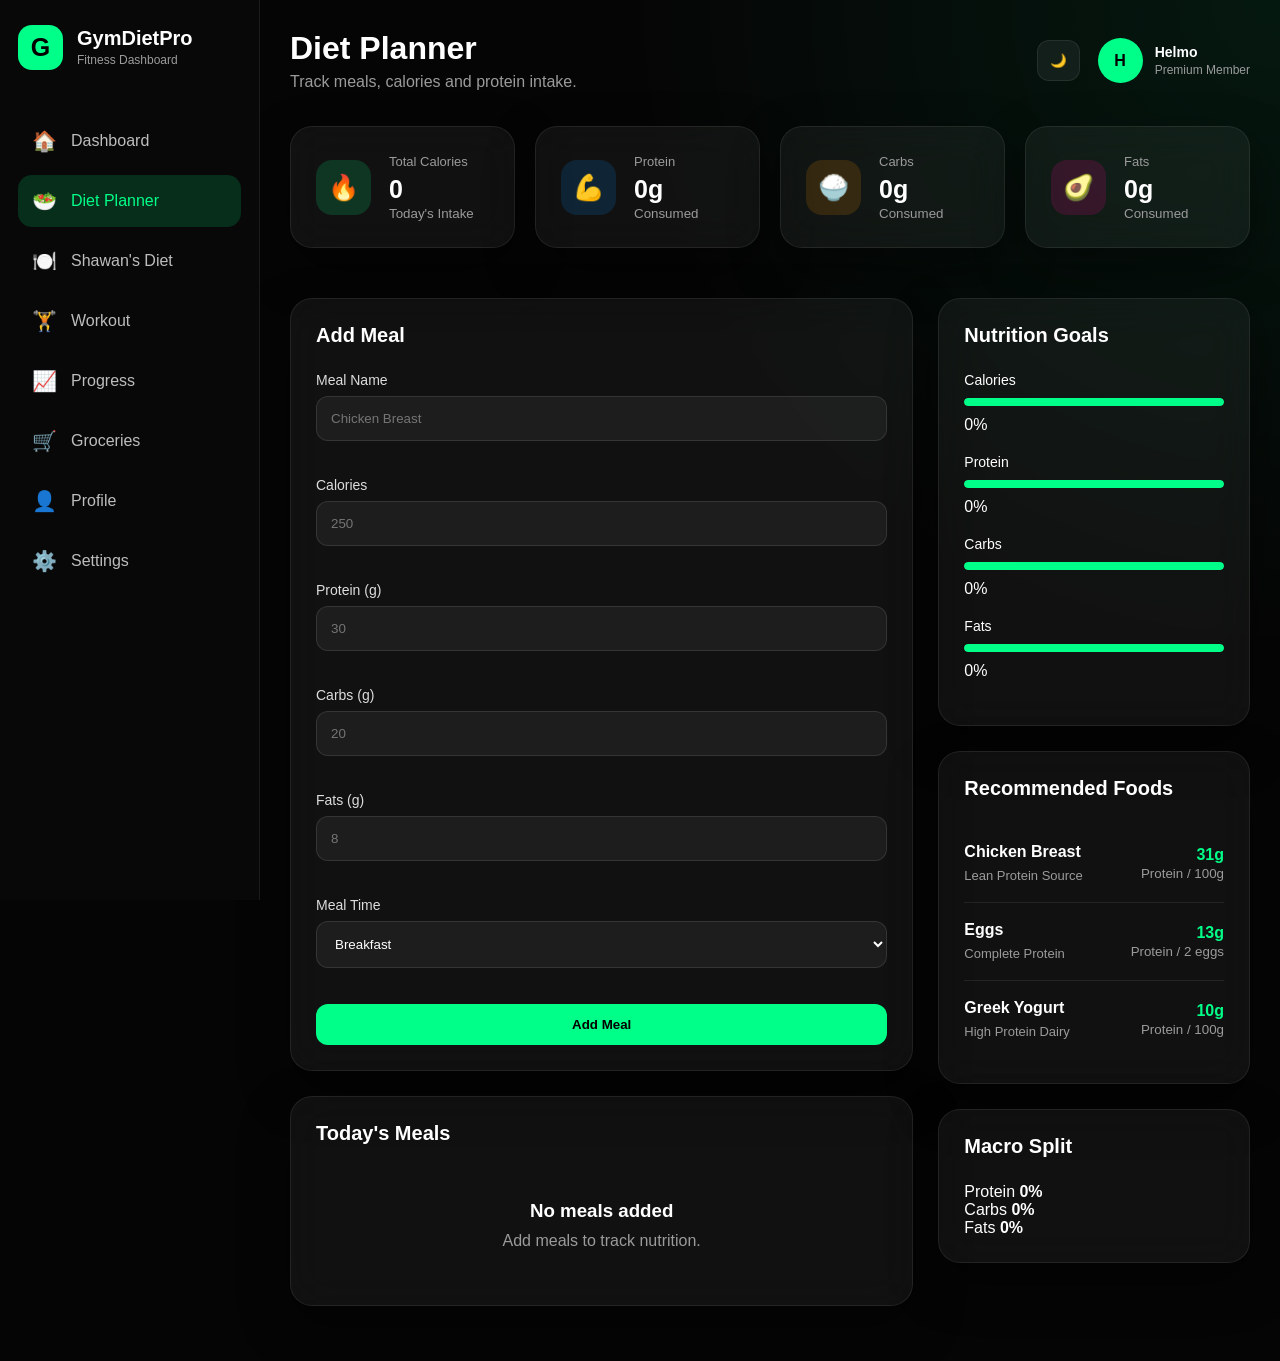
==== commit 0731a07e: "diet.html" ====
--- a/diet.html
+++ b/diet.html
@@ -45,12 +45,12 @@
 
         <nav class="nav-menu">
 
-            <a href="index.html" class="nav-item active">
+            <a href="index.html" class="nav-item">
                 <span class="icon">🏠</span>
                 <span>Dashboard</span>
             </a>
 
-            <a href="diet.html" class="nav-item">
+            <a href="diet.html" class="nav-item active">
                 <span class="icon">🥗</span>
                 <span>Diet Planner</span>
             </a>
